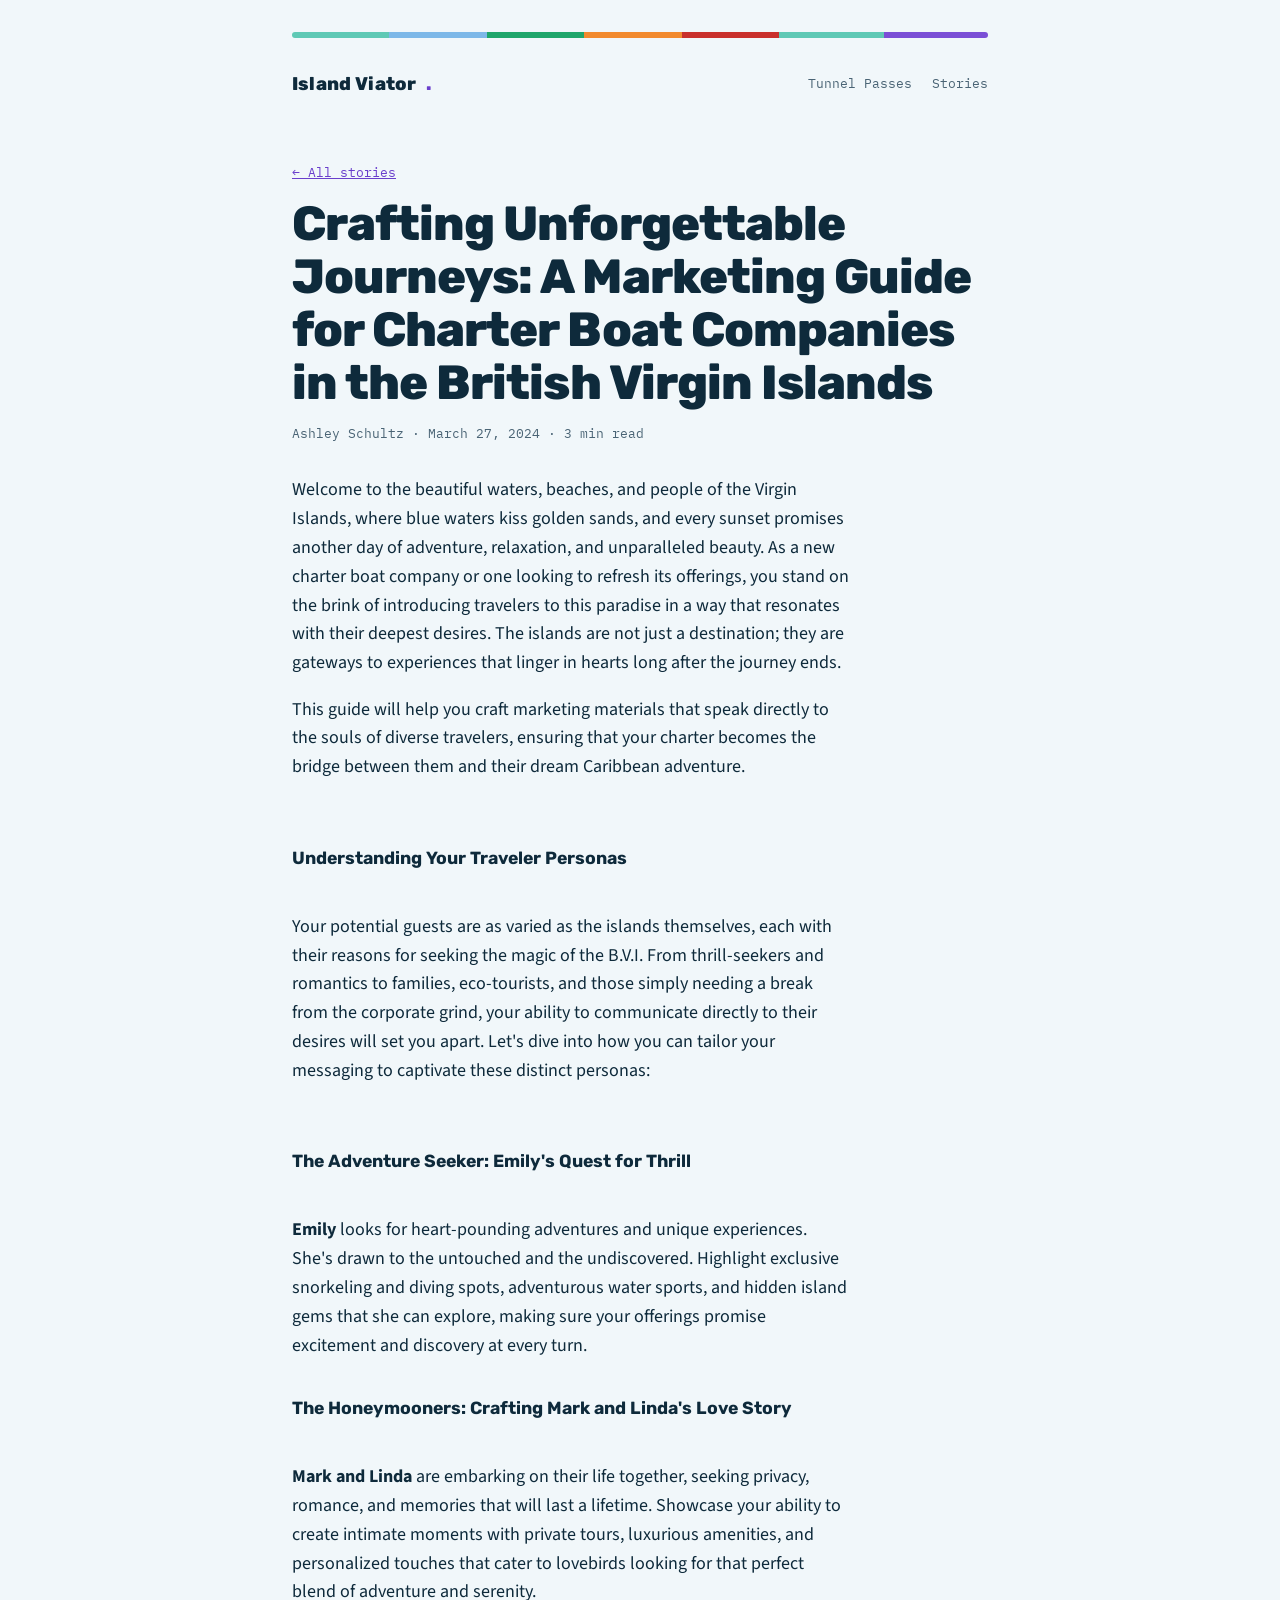
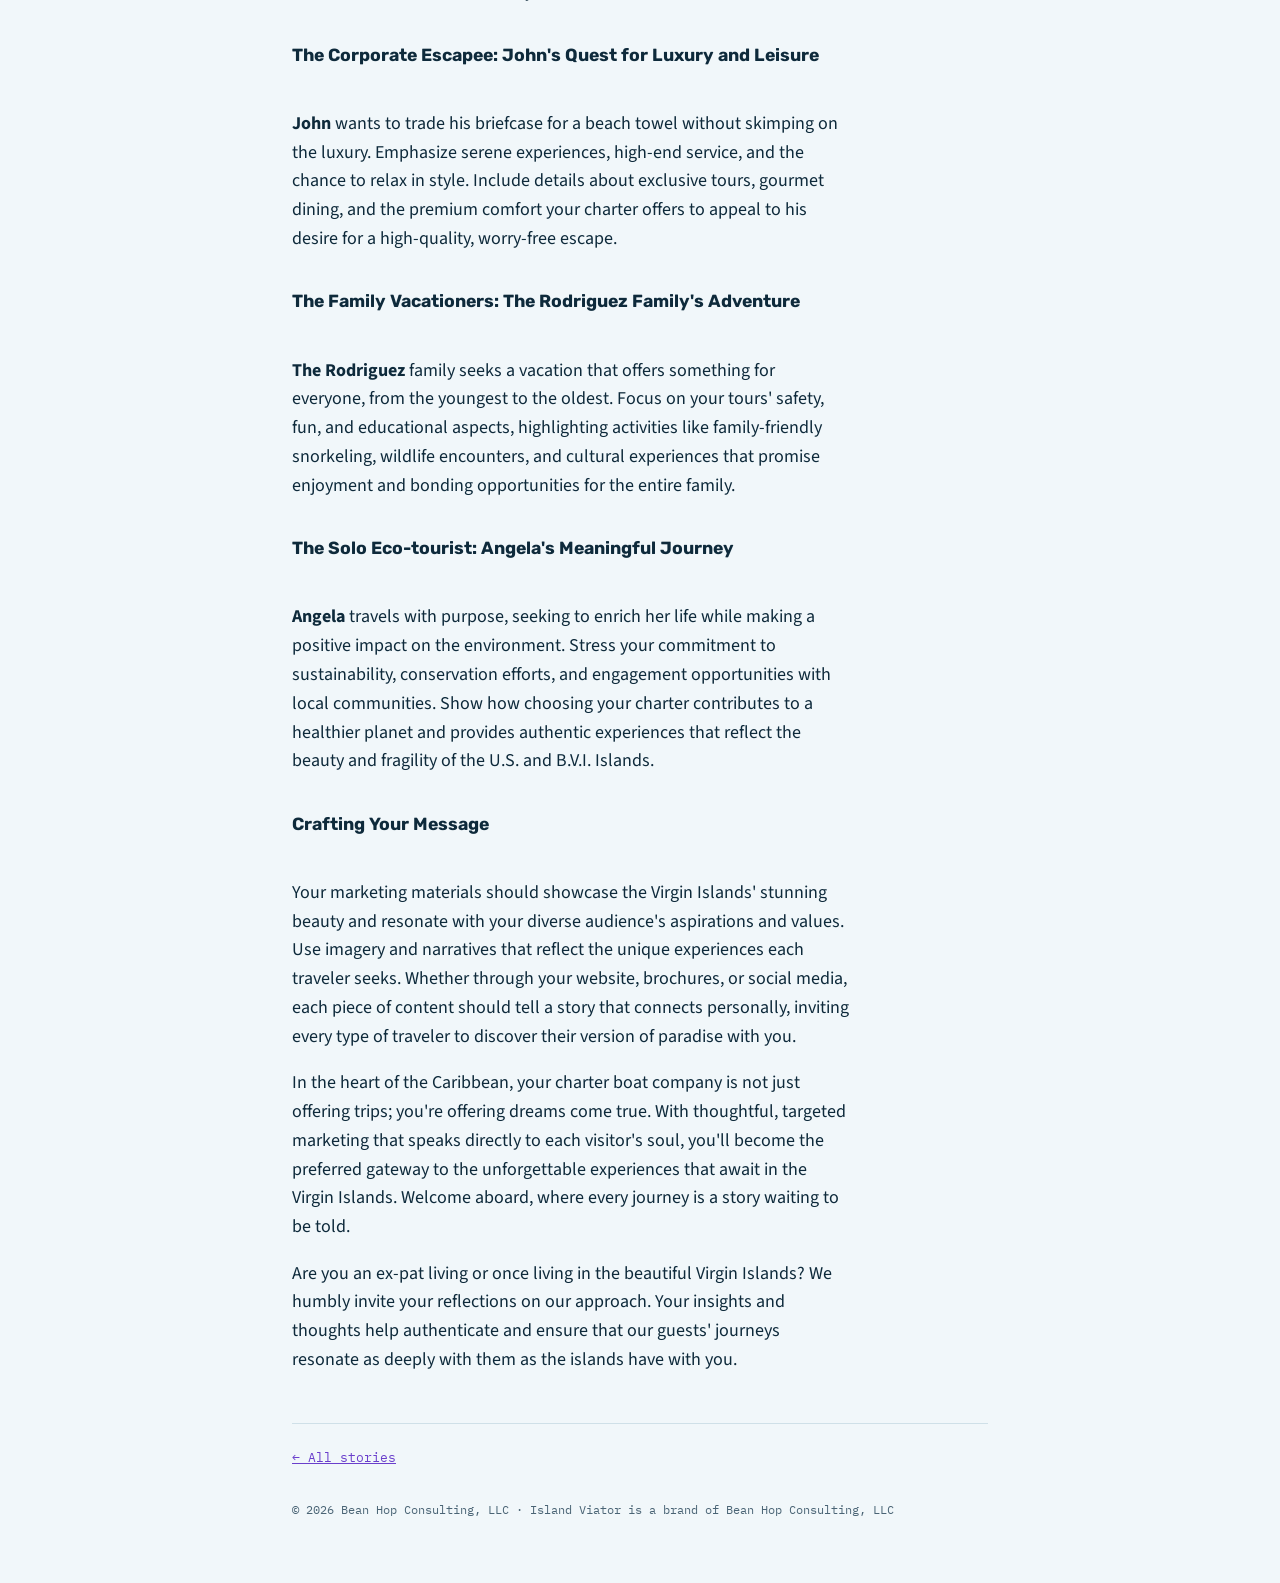
==== stories/crafting-unforgettable-journeys-a-marketing-guide-for-charter-boat-companies-in-the-british-virgin-islands/index.html @ 5ea2d334 "Launch islandviator.com on GitHub Pages Replaces the unused 2024 chatbot README (still in history) w" ====
<!doctype html>
<html lang="en">
<head>
<meta charset="utf-8">
<meta name="viewport" content="width=device-width, initial-scale=1, viewport-fit=cover">
<title>Crafting Unforgettable Journeys: A Marketing Guide for Charter Boat Companies in the British Virgin Islands | Island Viator</title><meta name="description" content="Welcome to the beautiful waters, beaches, and people of the Virgin Islands, where blue waters kiss golden sands, and every sunset promises another day of…"><link rel="preconnect" href="https://fonts.googleapis.com"><link rel="preconnect" href="https://fonts.gstatic.com" crossorigin><link rel="stylesheet" href="https://fonts.googleapis.com/css2?family=Rubik:wght@500;700;800&family=Source+Sans+3:ital,wght@0,400;0,600;1,400&family=IBM+Plex+Mono:wght@400;500&display=swap"><link rel="stylesheet" href="../../style.css">
</head>
<body>
<div class="wrap"><div class="stripe" aria-hidden="true"></div><header class="top"><a class="brand" href="../../index.html" style="text-decoration:none;color:inherit">Island Viator<span>.</span></a><nav aria-label="Sections"><a href="../../index.html#passes">Tunnel Passes</a><a href="../../index.html#stories">Stories</a></nav></header><article><div class="article-head"><span class="crumb"><a href="../../index.html#stories">← All stories</a></span><h1>Crafting Unforgettable Journeys: A Marketing Guide for Charter Boat Companies in the British Virgin Islands</h1><span class="byline">Ashley Schultz · March 27, 2024 · 3 min read</span></div><img class="feature" src="/images/blog/Vividly_captures_six_distinct_island_personas_on_a_luxury_cruise_utilizing_wild_.jpg" alt=""><div class="prose"><p>Welcome to the beautiful waters, beaches, and people of the Virgin Islands, where blue waters kiss golden sands, and every sunset promises another day of adventure, relaxation, and unparalleled beauty. As a new charter boat company or one looking to refresh its offerings, you stand on the brink of introducing travelers to this paradise in a way that resonates with their deepest desires. The islands are not just a destination; they are gateways to experiences that linger in hearts long after the journey ends.</p>
<p>This guide will help you craft marketing materials that speak directly to the souls of diverse travelers, ensuring that your charter becomes the bridge between them and their dream Caribbean adventure.</p>
<h4>
<br/>Understanding Your Traveler Personas</h4>
<p>Your potential guests are as varied as the islands themselves, each with their reasons for seeking the magic of the B.V.I. From thrill-seekers and romantics to families, eco-tourists, and those simply needing a break from the corporate grind, your ability to communicate directly to their desires will set you apart. Let's dive into how you can tailor your messaging to captivate these distinct personas:</p>
<h4>
<br/>The Adventure Seeker: Emily's Quest for Thrill</h4>
<p><strong>Emily</strong> looks for heart-pounding adventures and unique experiences. She's drawn to the untouched and the undiscovered. Highlight exclusive snorkeling and diving spots, adventurous water sports, and hidden island gems that she can explore, making sure your offerings promise excitement and discovery at every turn.</p>
<h4>The Honeymooners: Crafting Mark and Linda's Love Story</h4>
<p><strong>Mark and Linda</strong> are embarking on their life together, seeking privacy, romance, and memories that will last a lifetime. Showcase your ability to create intimate moments with private tours, luxurious amenities, and personalized touches that cater to lovebirds looking for that perfect blend of adventure and serenity.</p>
<h4>The Corporate Escapee: John's Quest for Luxury and Leisure</h4>
<p><strong>John</strong> wants to trade his briefcase for a beach towel without skimping on the luxury. Emphasize serene experiences, high-end service, and the chance to relax in style. Include details about exclusive tours, gourmet dining, and the premium comfort your charter offers to appeal to his desire for a high-quality, worry-free escape.</p>
<h4>The Family Vacationers: The Rodriguez Family's Adventure</h4>
<p><strong>The Rodriguez</strong> family seeks a vacation that offers something for everyone, from the youngest to the oldest. Focus on your tours' safety, fun, and educational aspects, highlighting activities like family-friendly snorkeling, wildlife encounters, and cultural experiences that promise enjoyment and bonding opportunities for the entire family.</p>
<h4>The Solo Eco-tourist: Angela's Meaningful Journey</h4>
<p><strong>Angela</strong> travels with purpose, seeking to enrich her life while making a positive impact on the environment. Stress your commitment to sustainability, conservation efforts, and engagement opportunities with local communities. Show how choosing your charter contributes to a healthier planet and provides authentic experiences that reflect the beauty and fragility of the U.S. and B.V.I. Islands.</p>
<h4>Crafting Your Message</h4>
<p>Your marketing materials should showcase the Virgin Islands' stunning beauty and resonate with your diverse audience's aspirations and values. Use imagery and narratives that reflect the unique experiences each traveler seeks. Whether through your website, brochures, or social media, each piece of content should tell a story that connects personally, inviting every type of traveler to discover their version of paradise with you.</p>
<p>In the heart of the Caribbean, your charter boat company is not just offering trips; you're offering dreams come true. With thoughtful, targeted marketing that speaks directly to each visitor's soul, you'll become the preferred gateway to the unforgettable experiences that await in the Virgin Islands. Welcome aboard, where every journey is a story waiting to be told.</p>
<p>Are you an ex-pat living or once living in the beautiful Virgin Islands? We humbly invite your reflections on our approach. Your insights and thoughts help authenticate and ensure that our guests' journeys resonate as deeply with them as the islands have with you. </p></div><div class="article-foot"><span class="crumb"><a href="../../index.html#stories">← All stories</a></span></div></article><footer>© 2026 Bean Hop Consulting, LLC · Island Viator is a brand of Bean Hop Consulting, LLC</footer></div><script>document.querySelectorAll('img').forEach(function(i){var h=function(){i.remove()};if(i.complete&&i.naturalWidth===0)h();else i.addEventListener('error',h)});</script>
</body>
</html>
---- style.css ----
/* Layout: one narrow reading column; work shown as real project artifacts (phase plan, workshop agenda) rather than cards */
:root {
  --bg: #F2F4F1;
  --surface: #FFFFFF;
  --ink: #1F2A55;
  --muted: #55607A;
  --line: #D3D9D2;
  --accent: #4A7444;
  --accent-soft: #E1EADC;
  --sun: #C98A12;
  --display: "Bricolage Grotesque", "Arial Narrow", system-ui, sans-serif;
  --body: "Newsreader", Georgia, "Times New Roman", serif;
  --mono: "IBM Plex Mono", ui-monospace, Menlo, monospace;
}
@media (prefers-color-scheme: dark) { :root:not([data-theme="light"]) {
  --bg: #0F1524; --surface: #172036; --ink: #E7EAF3; --muted: #9EA8BF; --line: #2A3550;
  --accent: #94C489; --accent-soft: #1F3125; --sun: #E9B949; color-scheme: dark; } }
:root[data-theme="dark"] {
  --bg: #0F1524; --surface: #172036; --ink: #E7EAF3; --muted: #9EA8BF; --line: #2A3550;
  --accent: #94C489; --accent-soft: #1F3125; --sun: #E9B949; color-scheme: dark; }

* { box-sizing: border-box; }
body { background: var(--bg); color: var(--ink); font-family: var(--body); font-size: 1.125rem; line-height: 1.6; margin: 0; }
.wrap { max-width: 46rem; margin: 0 auto; padding-inline: 1.25rem; padding-block: 2rem 4rem; }
a { color: var(--accent); }
:focus-visible { outline: 2px solid var(--accent); outline-offset: 3px; border-radius: 4px; }

.label { font-family: var(--mono); font-size: .75rem; letter-spacing: .08em; text-transform: uppercase; color: var(--muted); }
h1, h2, h3 { font-family: var(--display); line-height: 1.1; text-wrap: balance; margin: 0; }
h2 { font-size: clamp(1.6rem, 4vw, 2.1rem); font-weight: 700; }
h3 { font-size: 1.3rem; font-weight: 700; }
p { margin: 0; max-width: 62ch; }

header.top { display: flex; justify-content: space-between; align-items: baseline; gap: 1rem; flex-wrap: wrap; padding-bottom: 3rem; }
.brand { font-family: var(--display); font-weight: 800; font-size: 1.15rem; letter-spacing: -.01em; }
.brand span { color: var(--accent); }
nav { display: flex; gap: 1.25rem; font-family: var(--mono); font-size: .8rem; }
nav a { color: var(--muted); text-decoration: none; }
nav a:hover { color: var(--accent); }

.hero { display: grid; gap: 1.25rem; padding-bottom: 3.5rem; }
.hero h1 { font-size: clamp(2.4rem, 7vw, 3.9rem); font-weight: 800; letter-spacing: -.025em; }
.hero h1 em { font-style: normal; color: var(--accent); }
.hero p { font-size: 1.25rem; color: var(--muted); }
.who { font-family: var(--mono); font-size: .85rem; color: var(--ink); }

.tracks { display: grid; grid-template-columns: repeat(auto-fit, minmax(16rem, 1fr)); gap: 1px; background: var(--line); border: 1px solid var(--line); border-radius: 10px; overflow: hidden; margin-bottom: 4rem; }
.track { background: var(--surface); padding: 1.5rem; display: grid; gap: .6rem; align-content: start; min-width: 0; }
.track ul { margin: 0; padding-left: 1.1rem; color: var(--muted); }

section { display: grid; gap: 1.25rem; margin-bottom: 4rem; }
.sec-head { display: grid; gap: .4rem; }

.project { display: grid; gap: 1rem; padding-top: 1.5rem; border-top: 1px solid var(--line); }
.project + .project { margin-top: 1.5rem; }
.meta { display: flex; flex-wrap: wrap; gap: .5rem; }
.chip { font-family: var(--mono); font-size: .72rem; padding: .2rem .55rem; border-radius: 999px; background: var(--accent-soft); color: var(--ink); }

.scroll { overflow-x: auto; padding-bottom: .25rem; }
.phases { display: grid; grid-template-columns: repeat(6, minmax(7.5rem, 1fr)); min-width: 46rem; gap: 0; counter-reset: ph; }
.phase { border-top: 3px solid var(--accent); padding: .6rem .7rem 0 0; display: grid; gap: .2rem; }
.phase:last-child { border-top-color: var(--sun); }
.phase .d { font-family: var(--mono); font-size: .7rem; color: var(--muted); font-variant-numeric: tabular-nums; }
.phase .n { font-family: var(--display); font-weight: 600; font-size: .95rem; line-height: 1.2; }

.agenda { display: grid; gap: 0; border: 1px solid var(--line); border-radius: 10px; background: var(--surface); overflow: hidden; }
.agenda div { display: grid; grid-template-columns: 4.5rem 1fr; gap: 1rem; padding: .65rem 1rem; border-top: 1px solid var(--line); }
.agenda div:first-child { border-top: 0; }
.agenda .t { font-family: var(--mono); font-size: .8rem; color: var(--accent); font-variant-numeric: tabular-nums; padding-top: .15rem; }
.agenda .m { min-width: 0; }
.agenda .m small { display: block; color: var(--muted); font-size: .9rem; }

.myth { display: grid; gap: .75rem; background: var(--accent-soft); border-radius: 10px; padding: 1.25rem; }
.myth-q { font-family: var(--display); font-weight: 600; font-size: 1.15rem; line-height: 1.3; min-height: 3em; }
.myth-row { display: flex; flex-wrap: wrap; gap: .5rem; align-items: center; }
button { font-family: var(--mono); font-size: .8rem; padding: .5rem .9rem; border-radius: 6px; border: 1px solid var(--ink); background: transparent; color: var(--ink); cursor: pointer; }
button:hover { background: var(--ink); color: var(--bg); }
.myth-a { font-size: 1rem; color: var(--ink); }
.myth-a b { color: var(--accent); font-family: var(--mono); font-size: .8rem; letter-spacing: .06em; }

.cv { display: grid; grid-template-columns: repeat(auto-fit, minmax(14rem, 1fr)); gap: 1.25rem 2rem; }
.cv div { display: grid; gap: .15rem; min-width: 0; }
.cv strong { font-family: var(--display); font-weight: 600; font-size: 1.05rem; }
.cv span { color: var(--muted); font-size: .98rem; }

.contact { background: var(--ink); color: var(--bg); border-radius: 12px; padding: 2rem 1.5rem; display: grid; gap: 1rem; }
.contact h2 { color: var(--bg); }
.contact p { color: var(--bg); opacity: .85; }
.mail { display: flex; flex-wrap: wrap; gap: .75rem; align-items: center; }
.mail code { font-family: var(--mono); font-size: 1.05rem; user-select: all; }
.contact button { border-color: var(--bg); color: var(--bg); }
.contact button:hover { background: var(--bg); color: var(--ink); }

footer { font-family: var(--mono); font-size: .75rem; color: var(--muted); padding-top: 2rem; }
@media (prefers-reduced-motion: no-preference) { button { transition: background .15s, color .15s; } }

/* Writing lists */
.posts { display: grid; gap: 0; border-top: 1px solid var(--line); }
.post-row { display: grid; grid-template-columns: 6.5rem 1fr; gap: 1rem; padding: .9rem 0; border-bottom: 1px solid var(--line); text-decoration: none; color: var(--ink); }
.post-row:hover .pt { color: var(--accent); }
.post-row .pd { font-family: var(--mono); font-size: .75rem; color: var(--muted); padding-top: .3rem; font-variant-numeric: tabular-nums; }
.post-row .pt { font-family: var(--display); font-weight: 600; font-size: 1.1rem; line-height: 1.3; display: block; }
.post-row .px { color: var(--muted); font-size: .95rem; display: block; margin-top: .2rem; }
.post-row > span { min-width: 0; }
.more { font-family: var(--mono); font-size: .8rem; }
@media (max-width: 30rem) { .post-row { grid-template-columns: 1fr; gap: .2rem; } }

/* Article */
.crumb { font-family: var(--mono); font-size: .8rem; }
.article-head { display: grid; gap: .9rem; padding-block: 1rem 2rem; }
.article-head h1 { font-size: clamp(2rem, 6vw, 3rem); font-weight: 800; letter-spacing: -.02em; }
.byline { font-family: var(--mono); font-size: .8rem; color: var(--muted); }
.feature { width: 100%; border-radius: 10px; margin-bottom: 2rem; display: block; }
.prose { display: grid; gap: 1.1rem; }
.prose h2, .prose h3, .prose h4 { margin-top: 1rem; }
.prose h2 { font-size: 1.6rem; }
.prose h3 { font-size: 1.3rem; }
.prose h4 { font-size: 1.1rem; font-family: var(--display); }
.prose ul, .prose ol { margin: 0; padding-left: 1.3rem; display: grid; gap: .4rem; }
.prose img { border-radius: 8px; height: auto; }
.prose blockquote { margin: 0; padding-left: 1rem; border-left: 3px solid var(--accent); color: var(--muted); }
.prose table { border-collapse: collapse; }
.prose td, .prose th { border: 1px solid var(--line); padding: .4rem .6rem; }
.article-foot { margin-top: 3rem; padding-top: 1.5rem; border-top: 1px solid var(--line); display: grid; gap: .5rem; }

/* Island Viator */
.iv-hero { display: grid; gap: 1rem; padding-bottom: 3rem; }
.iv-hero h1 { font-size: clamp(2.4rem, 7vw, 3.6rem); font-weight: 800; letter-spacing: -.02em; }
.iv-hero p { font-size: 1.2rem; color: var(--muted); }
.passes { display: grid; grid-template-columns: repeat(auto-fill, minmax(9.5rem, 1fr)); gap: .75rem; }
.pass { border: 1px solid var(--line); border-radius: 10px; background: var(--surface); overflow: hidden; display: grid; }
.pass .sw { height: 3.2rem; background: var(--c); }
.pass .pi { padding: .6rem .75rem .8rem; display: grid; gap: .1rem; }
.pass .py { font-family: var(--mono); font-size: .8rem; font-variant-numeric: tabular-nums; }
.pass .pc { font-family: var(--display); font-weight: 600; font-size: .98rem; }
.pass.closed .sw { background: repeating-linear-gradient(45deg, var(--line) 0 8px, transparent 8px 16px); }
.note { background: var(--accent-soft); border-radius: 10px; padding: 1rem 1.25rem; }

/* Hero portrait */
.hero { grid-template-columns: 1fr; align-items: center; }
.hero-text { display: grid; gap: 1.25rem; min-width: 0; }
.portrait { width: 9rem; height: 9rem; border-radius: 50%; object-fit: cover; object-position: 50% 25%; border: 3px solid var(--surface); box-shadow: 0 0 0 1px var(--line); }
@media (min-width: 44rem) { .hero { grid-template-columns: 1fr 13rem; } .portrait { order: 2; width: 13rem; height: 13rem; } }

/* Logo lockup */
.brand { display: inline-flex; align-items: center; gap: .6rem; text-decoration: none; color: var(--ink); }
.mark { width: 1.9rem; height: auto; }
.bh-word { font-family: "Graduate", "Rockwell", serif; font-weight: 400; font-size: 1.45rem; line-height: 1; letter-spacing: .01em; display: grid; gap: .2rem; }
.bh-word small { font-family: var(--mono); font-size: .62rem; letter-spacing: .12em; color: var(--muted); }
header.top { align-items: center; }
@media (prefers-color-scheme: dark) { :root:not([data-theme="light"]) .mark { filter: brightness(1.7) saturate(.9); } }
:root[data-theme="dark"] .mark { filter: brightness(1.7) saturate(.9); }
.brand .bh-word { color: var(--ink); }

/* Island Viator: sea-spray ground, deep-water ink, accent taken from the newest pass (Bright Violet) */
:root {
  --bg: #F1F7FA; --surface: #FFFFFF; --ink: #0E2A3B; --muted: #4A6475; --line: #CFE0E8;
  --accent: #6A3FCC; --accent-soft: #E6DEFA; --sun: #F28A2E;
  --display: "Rubik", "Arial Black", system-ui, sans-serif;
  --body: "Source Sans 3", "Segoe UI", system-ui, sans-serif;
  --mono: "IBM Plex Mono", ui-monospace, Menlo, monospace;
}
@media (prefers-color-scheme: dark) { :root:not([data-theme="light"]) {
  --bg: #0A1C27; --surface: #112836; --ink: #E4EFF4; --muted: #94AEBC; --line: #21404F;
  --accent: #A98BF2; --accent-soft: #2A2450; --sun: #F5A55C; color-scheme: dark; } }
:root[data-theme="dark"] {
  --bg: #0A1C27; --surface: #112836; --ink: #E4EFF4; --muted: #94AEBC; --line: #21404F;
  --accent: #A98BF2; --accent-soft: #2A2450; --sun: #F5A55C; color-scheme: dark; }
.stripe { height: 6px; border-radius: 3px; background: linear-gradient(90deg, #5FC9B5 0 14%, #7DB8E8 14% 28%, #1FA66B 28% 42%, #F28A2E 42% 56%, #C9302C 56% 70%, #5FC9B5 70% 85%, #7B4FD6 85% 100%); margin-bottom: 2rem; }
.brand { font-weight: 800; letter-spacing: .01em; }
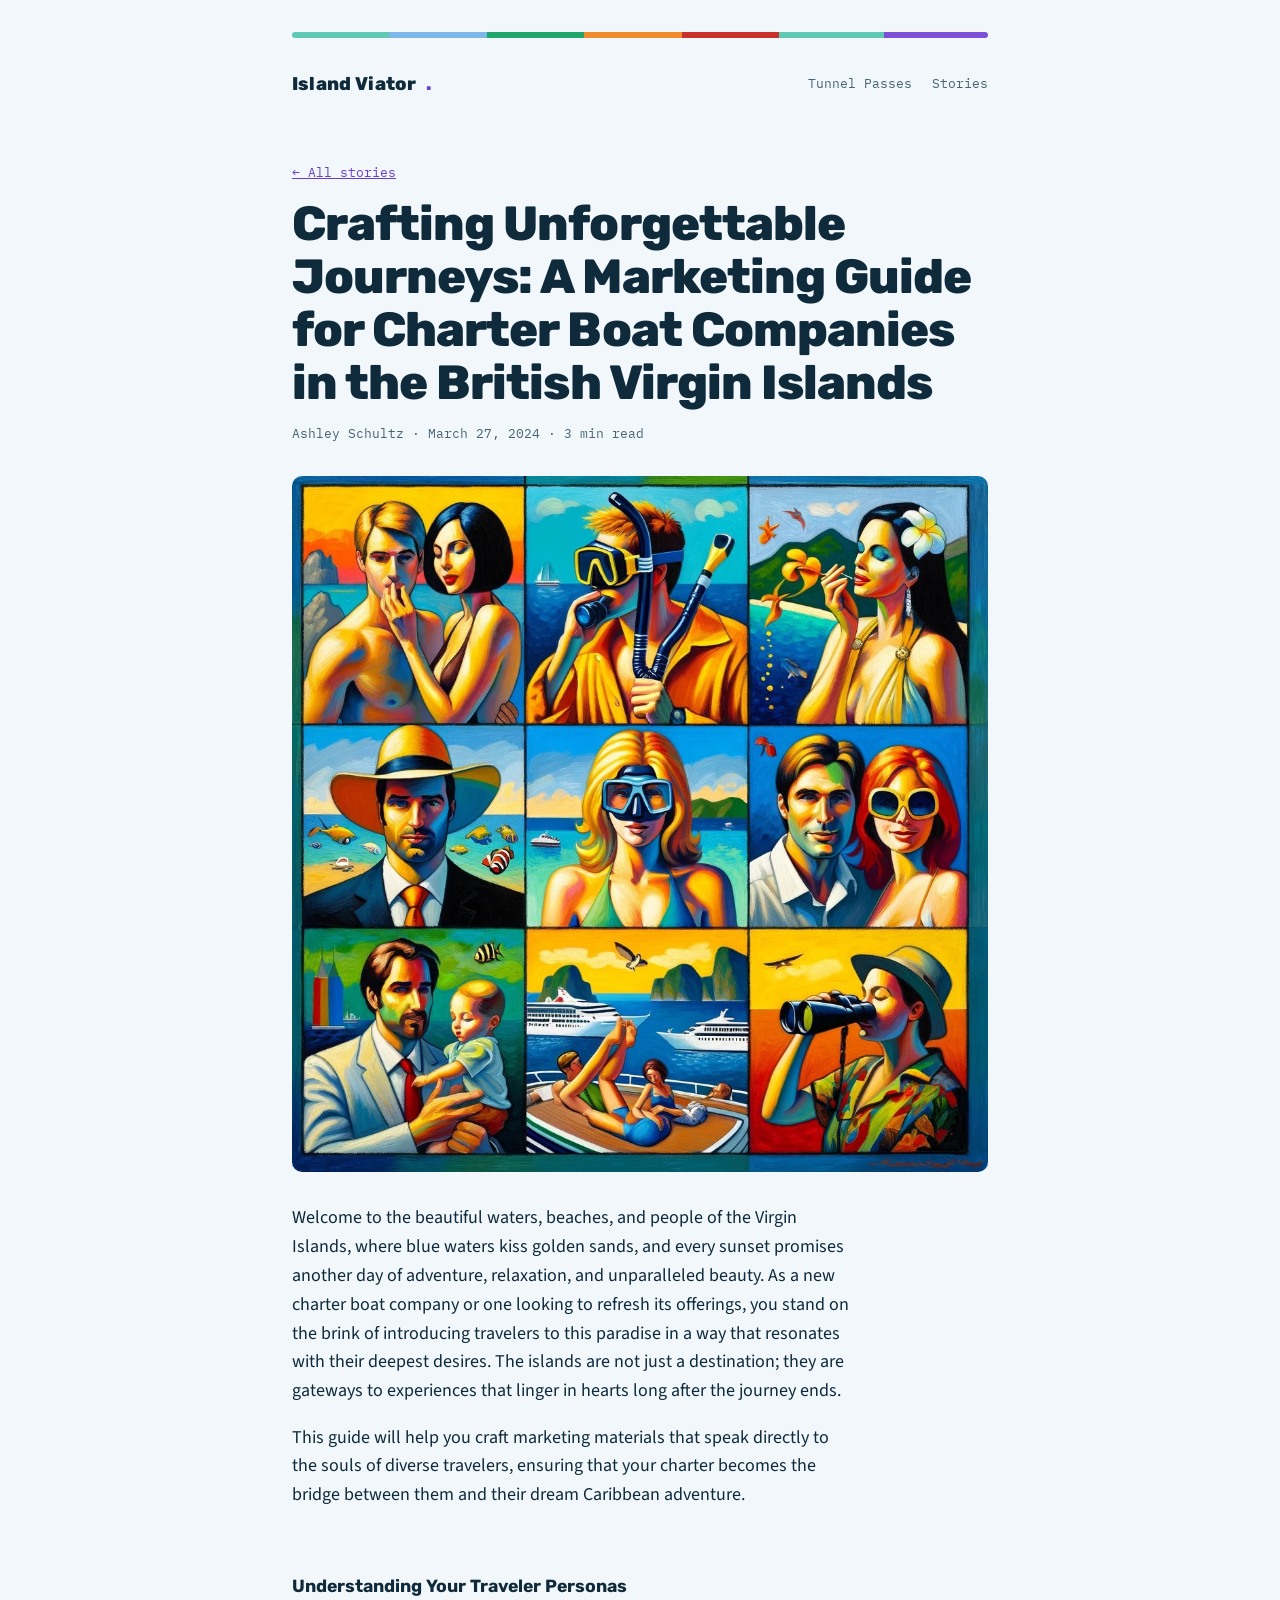
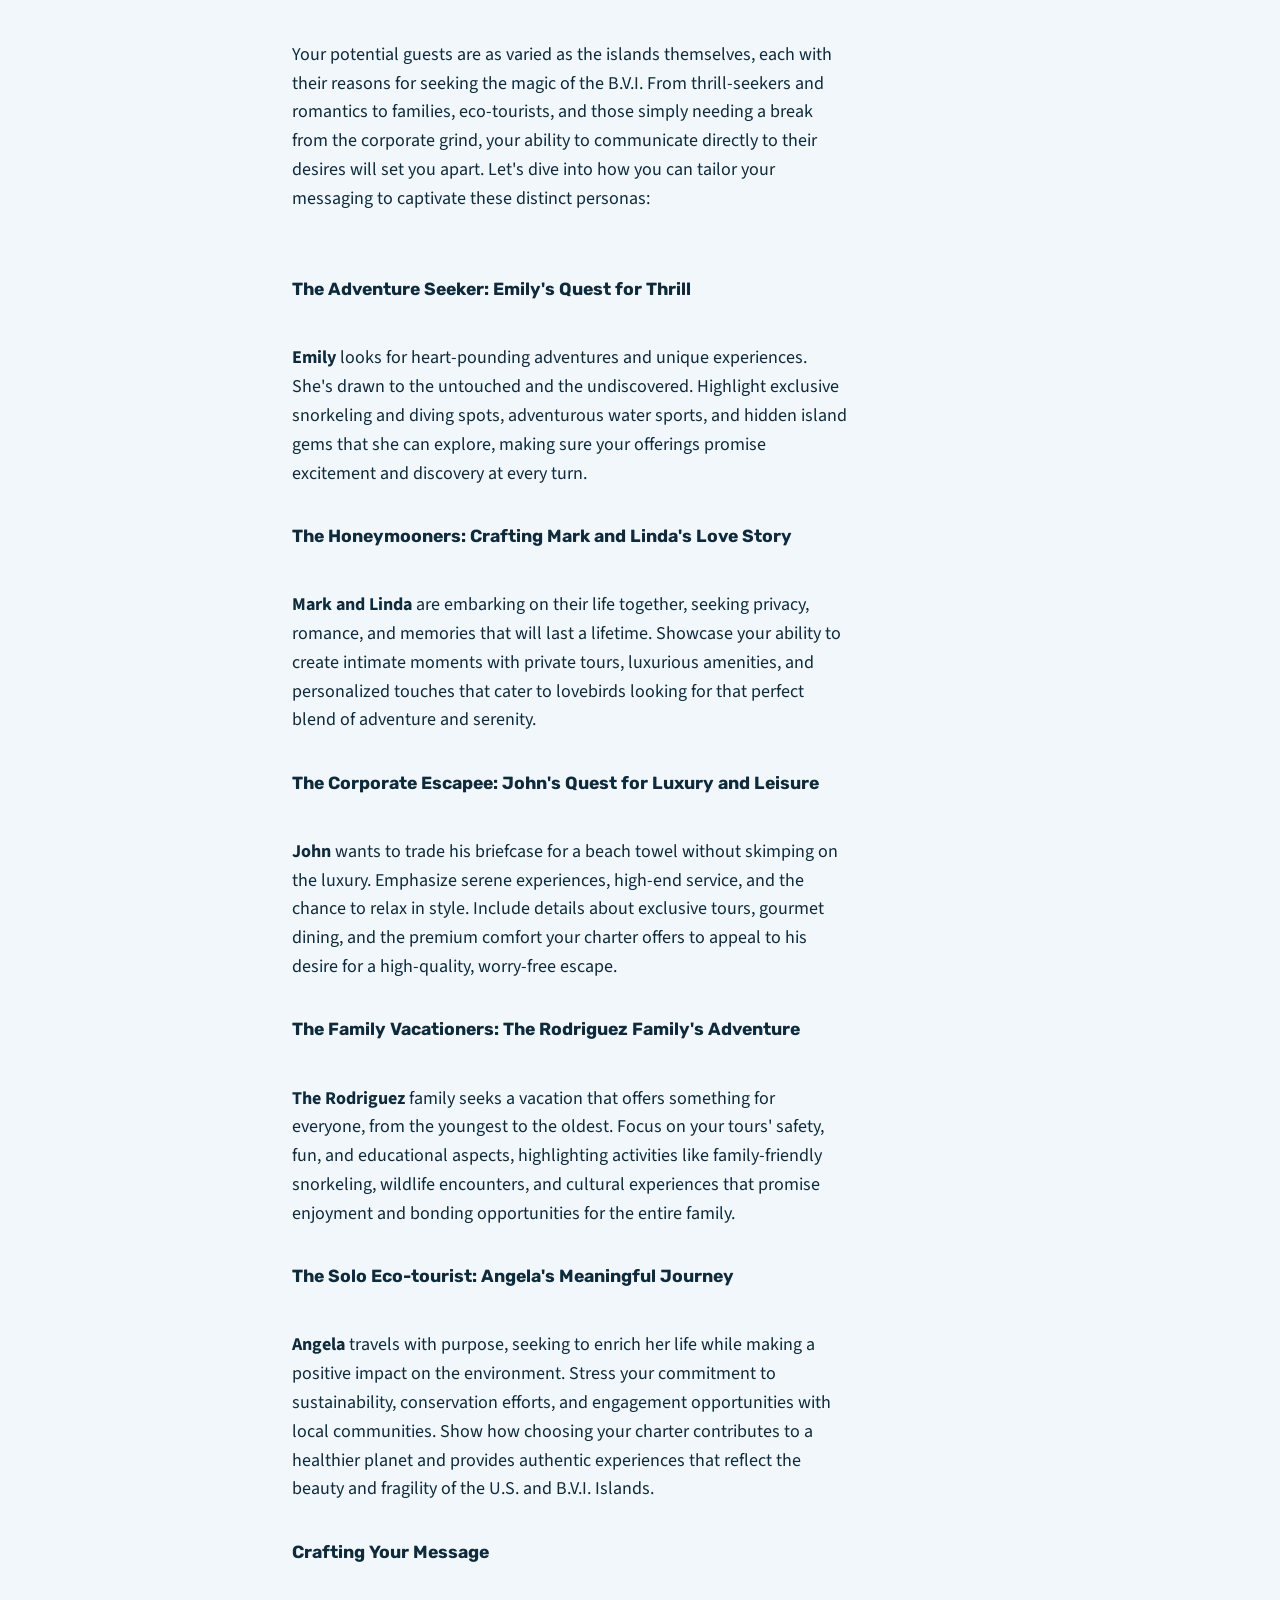
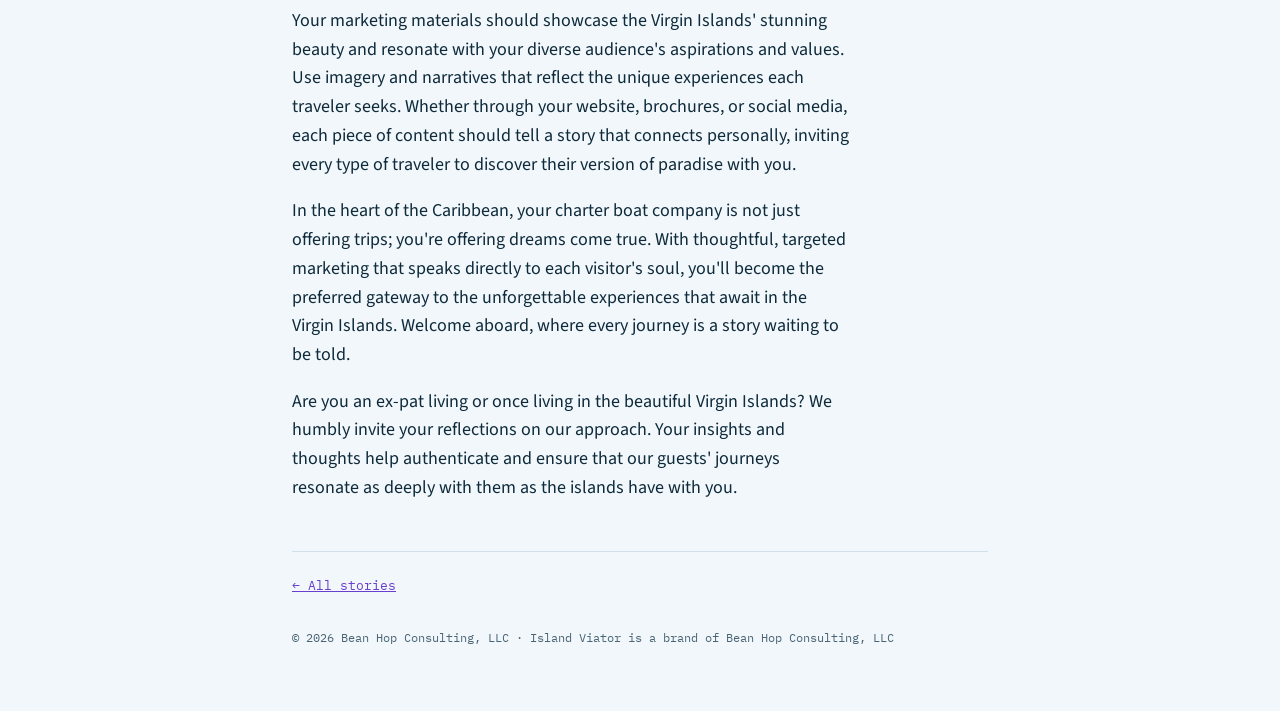
==== commit bafee190: "Add palm tree favicon (browser tab icon) Co-Authored-By: Claude Opus 5.5 <noreply@anthropic.com> Cla" ====
--- a/stories/crafting-unforgettable-journeys-a-marketing-guide-for-charter-boat-companies-in-the-british-virgin-islands/index.html
+++ b/stories/crafting-unforgettable-journeys-a-marketing-guide-for-charter-boat-companies-in-the-british-virgin-islands/index.html
@@ -3,7 +3,7 @@
 <head>
 <meta charset="utf-8">
 <meta name="viewport" content="width=device-width, initial-scale=1, viewport-fit=cover">
-<title>Crafting Unforgettable Journeys: A Marketing Guide for Charter Boat Companies in the British Virgin Islands | Island Viator</title><meta name="description" content="Welcome to the beautiful waters, beaches, and people of the Virgin Islands, where blue waters kiss golden sands, and every sunset promises another day of…"><link rel="preconnect" href="https://fonts.googleapis.com"><link rel="preconnect" href="https://fonts.gstatic.com" crossorigin><link rel="stylesheet" href="https://fonts.googleapis.com/css2?family=Rubik:wght@500;700;800&family=Source+Sans+3:ital,wght@0,400;0,600;1,400&family=IBM+Plex+Mono:wght@400;500&display=swap"><link rel="stylesheet" href="../../style.css">
+<link rel="icon" href="/favicon.ico" sizes="any"><link rel="icon" type="image/svg+xml" href="/favicon.svg"><link rel="apple-touch-icon" href="/apple-touch-icon.png"><title>Crafting Unforgettable Journeys: A Marketing Guide for Charter Boat Companies in the British Virgin Islands | Island Viator</title><meta name="description" content="Welcome to the beautiful waters, beaches, and people of the Virgin Islands, where blue waters kiss golden sands, and every sunset promises another day of…"><link rel="preconnect" href="https://fonts.googleapis.com"><link rel="preconnect" href="https://fonts.gstatic.com" crossorigin><link rel="stylesheet" href="https://fonts.googleapis.com/css2?family=Rubik:wght@500;700;800&family=Source+Sans+3:ital,wght@0,400;0,600;1,400&family=IBM+Plex+Mono:wght@400;500&display=swap"><link rel="stylesheet" href="../../style.css">
 </head>
 <body>
 <div class="wrap"><div class="stripe" aria-hidden="true"></div><header class="top"><a class="brand" href="../../index.html" style="text-decoration:none;color:inherit">Island Viator<span>.</span></a><nav aria-label="Sections"><a href="../../index.html#passes">Tunnel Passes</a><a href="../../index.html#stories">Stories</a></nav></header><article><div class="article-head"><span class="crumb"><a href="../../index.html#stories">← All stories</a></span><h1>Crafting Unforgettable Journeys: A Marketing Guide for Charter Boat Companies in the British Virgin Islands</h1><span class="byline">Ashley Schultz · March 27, 2024 · 3 min read</span></div><img class="feature" src="/images/blog/Vividly_captures_six_distinct_island_personas_on_a_luxury_cruise_utilizing_wild_.jpg" alt=""><div class="prose"><p>Welcome to the beautiful waters, beaches, and people of the Virgin Islands, where blue waters kiss golden sands, and every sunset promises another day of adventure, relaxation, and unparalleled beauty. As a new charter boat company or one looking to refresh its offerings, you stand on the brink of introducing travelers to this paradise in a way that resonates with their deepest desires. The islands are not just a destination; they are gateways to experiences that linger in hearts long after the journey ends.</p>
--- a/style.css
+++ b/style.css
@@ -169,3 +169,67 @@
   --accent: #A98BF2; --accent-soft: #2A2450; --sun: #F5A55C; color-scheme: dark; }
 .stripe { height: 6px; border-radius: 3px; background: linear-gradient(90deg, #5FC9B5 0 14%, #7DB8E8 14% 28%, #1FA66B 28% 42%, #F28A2E 42% 56%, #C9302C 56% 70%, #5FC9B5 70% 85%, #7B4FD6 85% 100%); margin-bottom: 2rem; }
 .brand { font-weight: 800; letter-spacing: .01em; }
+
+/* Tunnel Pass photos */
+.pass-img { display: block; width: 100%; height: auto; aspect-ratio: 5 / 3; object-fit: cover; background: var(--line); }
+.passes { grid-template-columns: repeat(auto-fill, minmax(12rem, 1fr)); }
+.pass.closed .sw { height: auto; aspect-ratio: 5 / 3; }
+
+/* Tunnel windows: photos shown as backgrounds through a narrow window that pans with scroll,
+   so the page never shows the whole picture at once. Files are web-sized and watermarked. */
+.view { --pan: 50%; position: relative; margin: 0; border-radius: 18px; overflow: hidden; background-color: var(--line); background-size: cover; background-position: var(--pan) var(--pan); background-repeat: no-repeat; box-shadow: inset 0 0 0 6px var(--surface), 0 0 0 1px var(--line), 0 10px 30px -18px rgba(14,42,59,.55); -webkit-user-select: none; user-select: none; -webkit-touch-callout: none; }
+.view-wide { aspect-ratio: 16 / 7; margin-top: 1rem; }
+.view-strip { aspect-ratio: 21 / 9; }
+.view-glass { position: absolute; inset: 0; background: linear-gradient(115deg, rgba(255,255,255,.22) 0 18%, transparent 18% 26%, rgba(255,255,255,.10) 26% 30%, transparent 30%), linear-gradient(to bottom, transparent 60%, rgba(10,28,39,.55)); pointer-events: auto; }
+.view figcaption { position: absolute; left: 1rem; right: 1rem; bottom: .85rem; display: flex; justify-content: space-between; gap: 1rem; font-family: var(--mono); font-size: .72rem; letter-spacing: .08em; text-transform: uppercase; color: #fff; text-shadow: 0 1px 2px rgba(0,0,0,.5); }
+.views { display: grid; gap: 1rem; }
+@media (max-width: 30rem) { .view-wide { aspect-ratio: 4 / 3; } .view-strip { aspect-ratio: 16 / 9; } }
+@media print { .view { display: none; } }
+
+/* Underwater tunnel window (drawn, not a photo) */
+.sea { background: #11648C; }
+.sea svg { position: absolute; inset: 0; width: 100%; height: 100%; display: block; }
+.sea .hull { transform: translateX(calc(45px + (50% - var(--pan)) * 1.2)); }
+.sea .view-glass { box-shadow: inset 0 0 0 6px var(--surface); }
+.sea .school path { fill: #082C44; }
+@media (prefers-reduced-motion: no-preference) {
+  .sea .rays path { animation: ray 6s ease-in-out infinite alternate; animation-delay: var(--d, 0s); }
+  .sea .surface { animation: swell 5s linear infinite; }
+  .sea .speed { animation: cross 14s linear -5s infinite; }
+  .sea .school { animation: swim 22s linear -9s infinite; }
+  .sea .bub { animation: rise var(--t) linear infinite; animation-delay: var(--d); }
+  .sea .blade { transform-box: fill-box; transform-origin: bottom; animation: sway 4s ease-in-out infinite alternate; animation-delay: var(--d); }
+}
+@keyframes ray { from { opacity: .35; } to { opacity: 1; } }
+@keyframes swell { to { transform: translateX(-100px); } }
+@keyframes cross { from { transform: translateX(900px); } to { transform: translateX(-200px); } }
+@keyframes swim { from { transform: translate(-160px, 210px) scale(1.4); } to { transform: translate(900px, 180px) scale(1.4); } }
+@keyframes rise { from { transform: translateY(0); opacity: 0; } 10% { opacity: 1; } to { transform: translateY(-320px); opacity: 0; } }
+@keyframes sway { from { transform: rotate(-6deg); } to { transform: rotate(6deg); } }
+.sea .school { transform: translate(380px, 200px) scale(1.4); }
+
+/* 2025–26 maintenance gap and the 2027–28 vote card */
+.pass.maint .sw { display: grid; place-items: center; align-content: center; gap: .5rem; background: var(--accent-soft); }
+.pass.maint .cone { width: 2.6rem; height: auto; }
+.pass.closed:not(.maint) .sw { background: var(--line); display: grid; place-items: center; }
+.pass.closed .sign { font-family: var(--mono); font-size: .7rem; letter-spacing: .1em; text-transform: uppercase; color: var(--muted); }
+.pass.maint .sign { font-family: var(--mono); font-size: .7rem; letter-spacing: .1em; text-transform: uppercase; color: var(--ink); }
+.pass.next { grid-column: 1 / -1; grid-template-columns: minmax(9rem, 14rem) 1fr; border: 2px dashed var(--accent); }
+.pass.next .sw { height: auto; min-height: 100%; aspect-ratio: auto; display: grid; place-items: center; background: var(--accent-soft); transition: background .3s; }
+.pass.next .sw > * { grid-area: 1 / 1; }
+.blobs { display: grid; grid-template-columns: repeat(2, 2.6rem); gap: .35rem; transition: opacity .3s; }
+.blobs i { width: 2.6rem; height: 2.6rem; border-radius: 50%; background: var(--c); }
+.pass.next .sw.chosen .blobs { opacity: 0; }
+.pass.next .q { font-family: var(--display); font-weight: 800; font-size: 2.6rem; color: #fff; text-shadow: 0 1px 4px rgba(0,0,0,.3); }
+.pass.next .sw.chosen .q { opacity: 0; }
+.pass.next .pi { gap: .5rem; padding: 1rem 1.1rem 1.1rem; }
+.picks { border: 0; margin: .25rem 0 0; padding: 0; display: flex; flex-wrap: wrap; gap: .4rem; }
+.sr { position: absolute; width: 1px; height: 1px; overflow: hidden; clip: rect(0 0 0 0); }
+.pick { display: inline-flex; align-items: center; gap: .4rem; font-family: var(--mono); font-size: .78rem; padding: .35rem .7rem .35rem .45rem; border: 1px solid var(--line); border-radius: 999px; cursor: pointer; background: var(--bg); }
+.pick input { position: absolute; opacity: 0; }
+.pick .dot { width: 1rem; height: 1rem; border-radius: 50%; background: var(--c); box-shadow: inset 0 0 0 2px rgba(255,255,255,.5); }
+.pick:has(input:checked) { border-color: var(--ink); box-shadow: 0 0 0 1px var(--ink); }
+.pick:has(input:focus-visible) { outline: 2px solid var(--accent); outline-offset: 2px; }
+.vote { justify-self: start; margin-top: .3rem; font-family: var(--mono); font-size: .82rem; font-weight: 500; padding: .6rem 1rem; border-radius: 8px; background: var(--ink); color: var(--bg); text-decoration: none; }
+.vote:hover { background: var(--accent); color: #fff; }
+@media (max-width: 30rem) { .pass.next { grid-template-columns: 1fr; } .pass.next .sw { min-height: 6rem; } }
